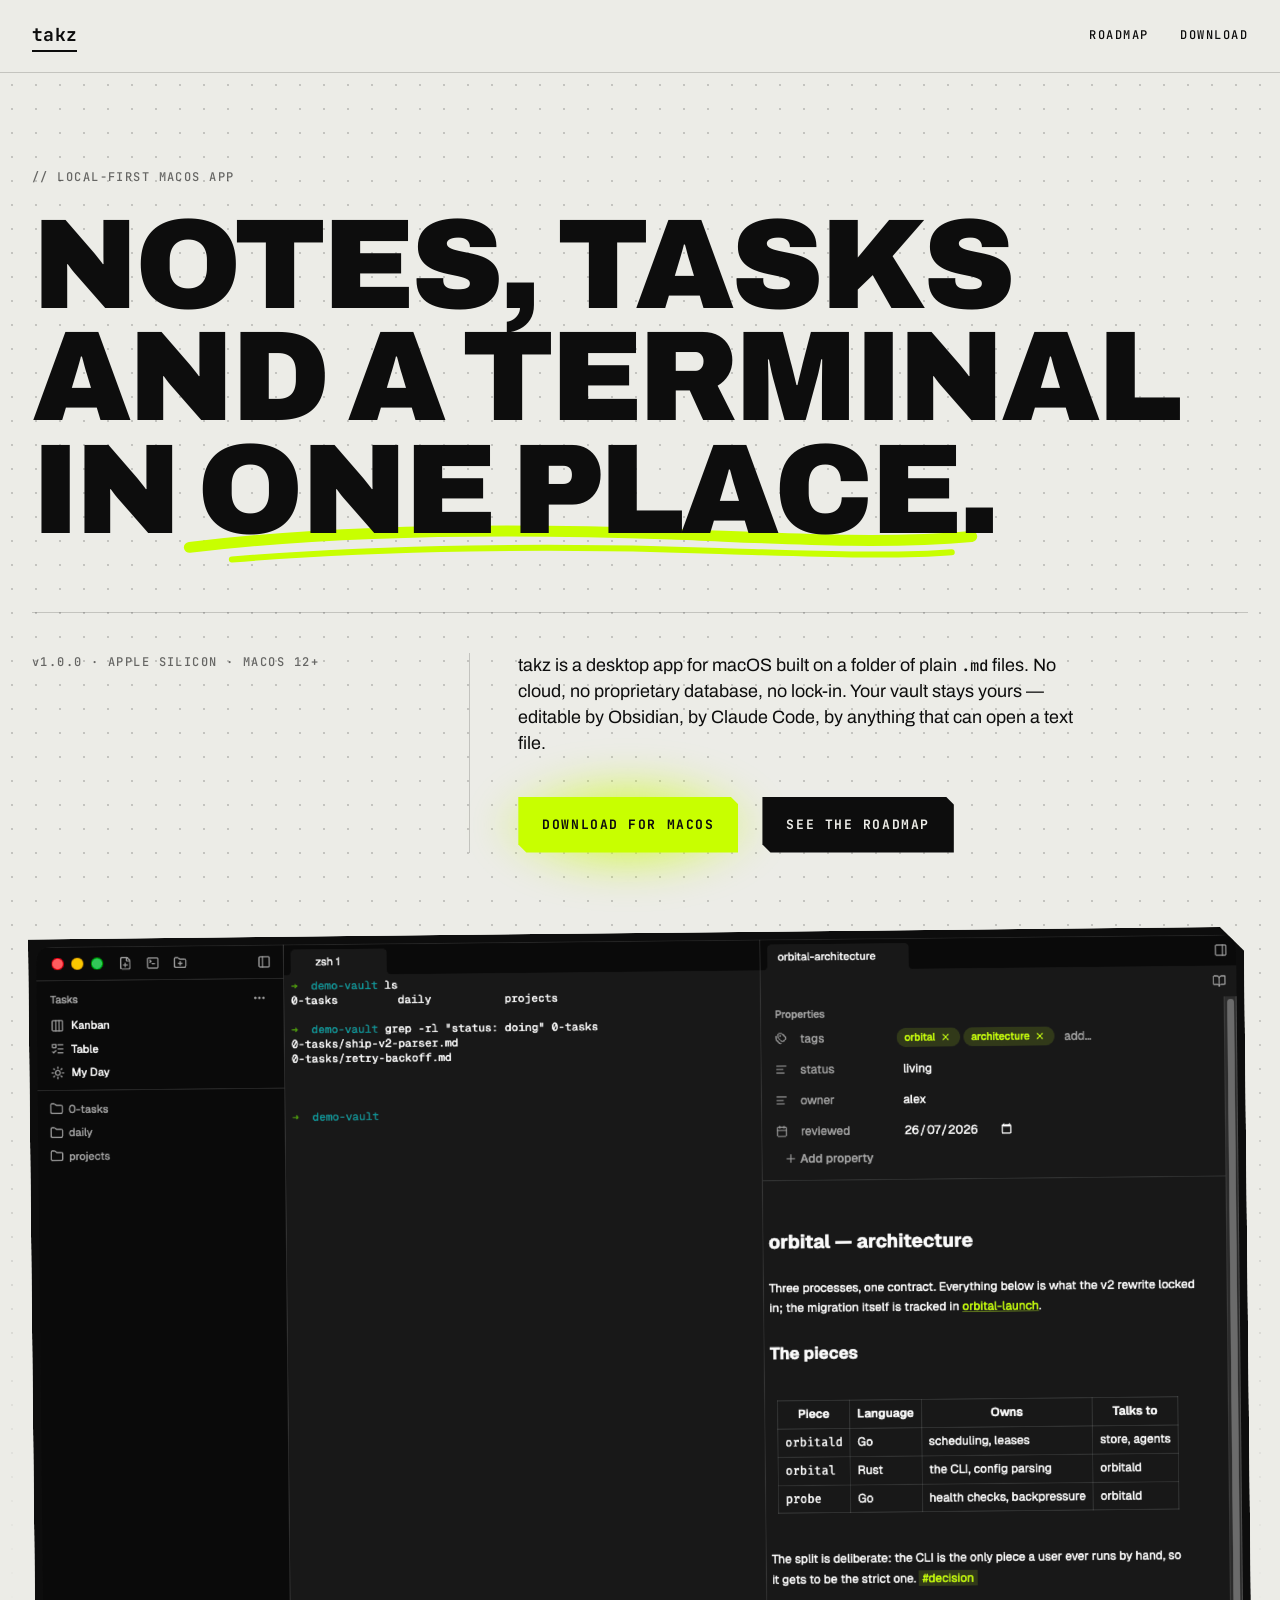
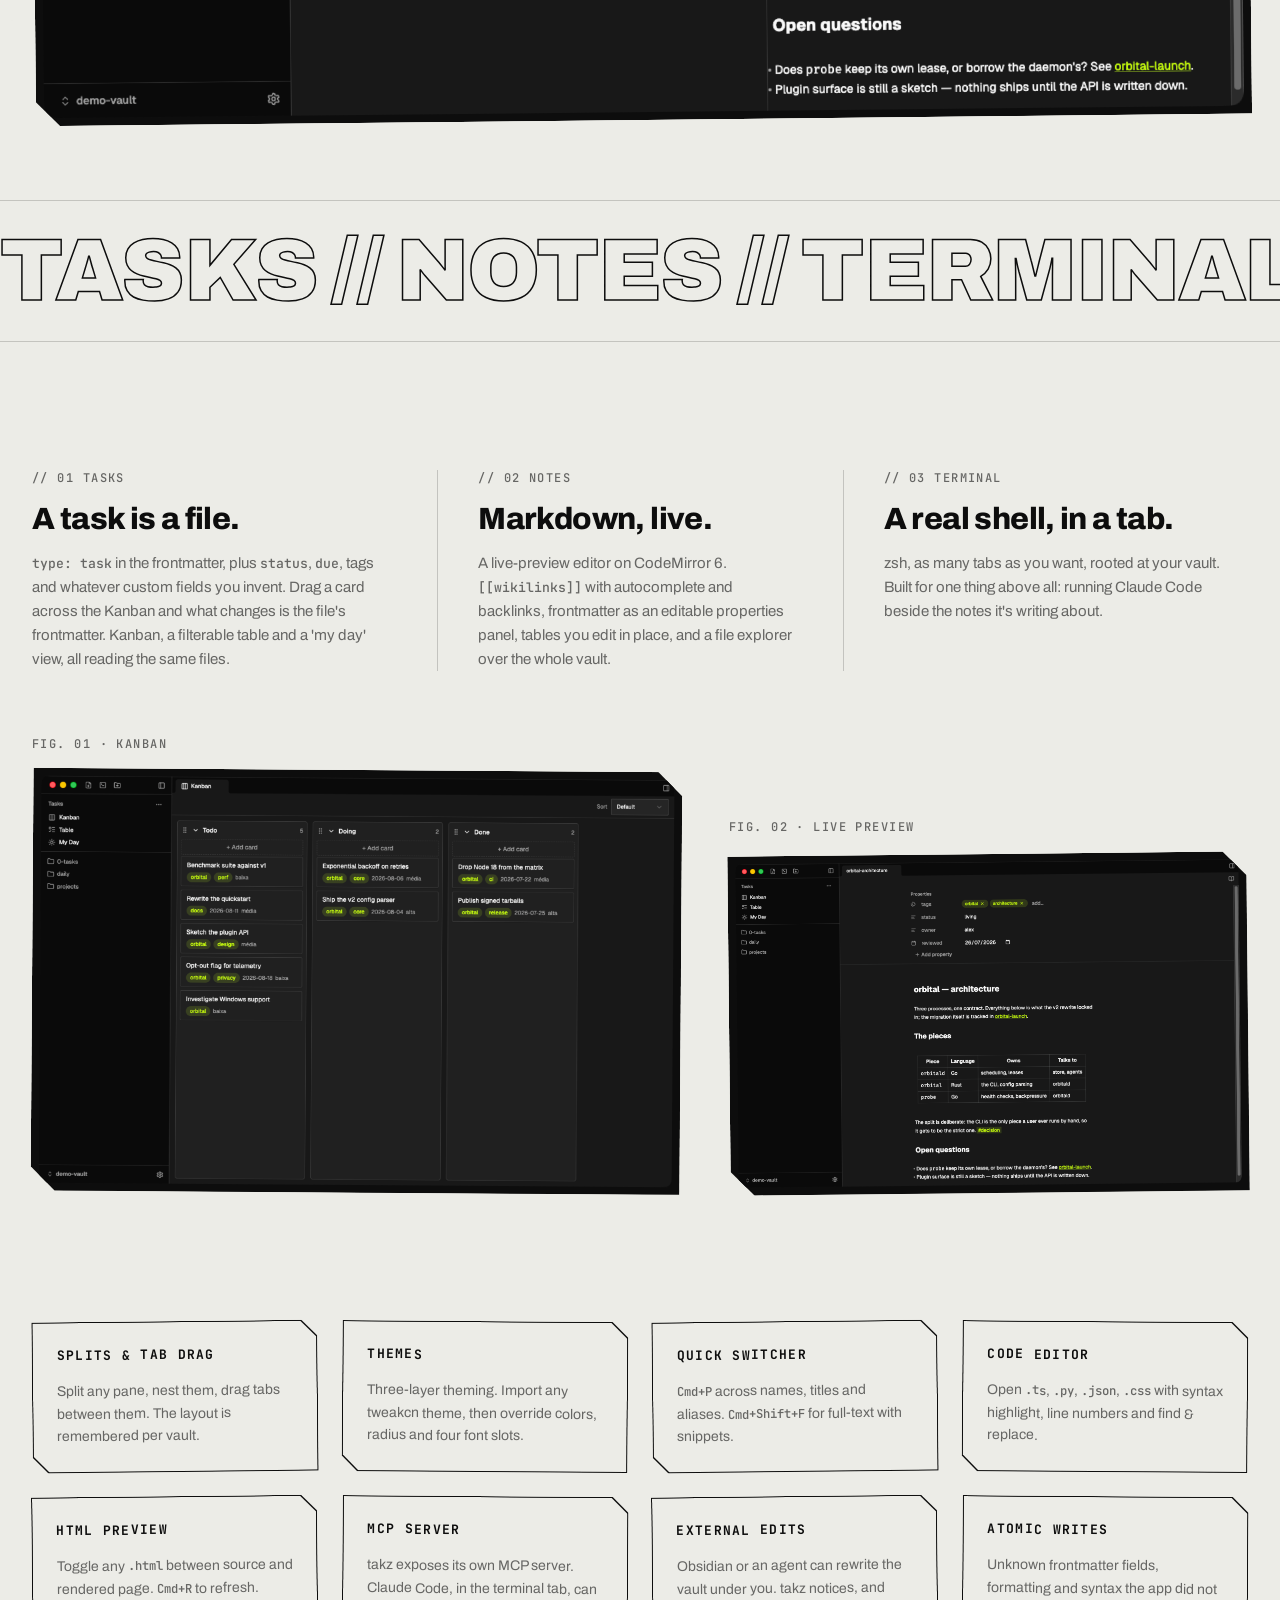
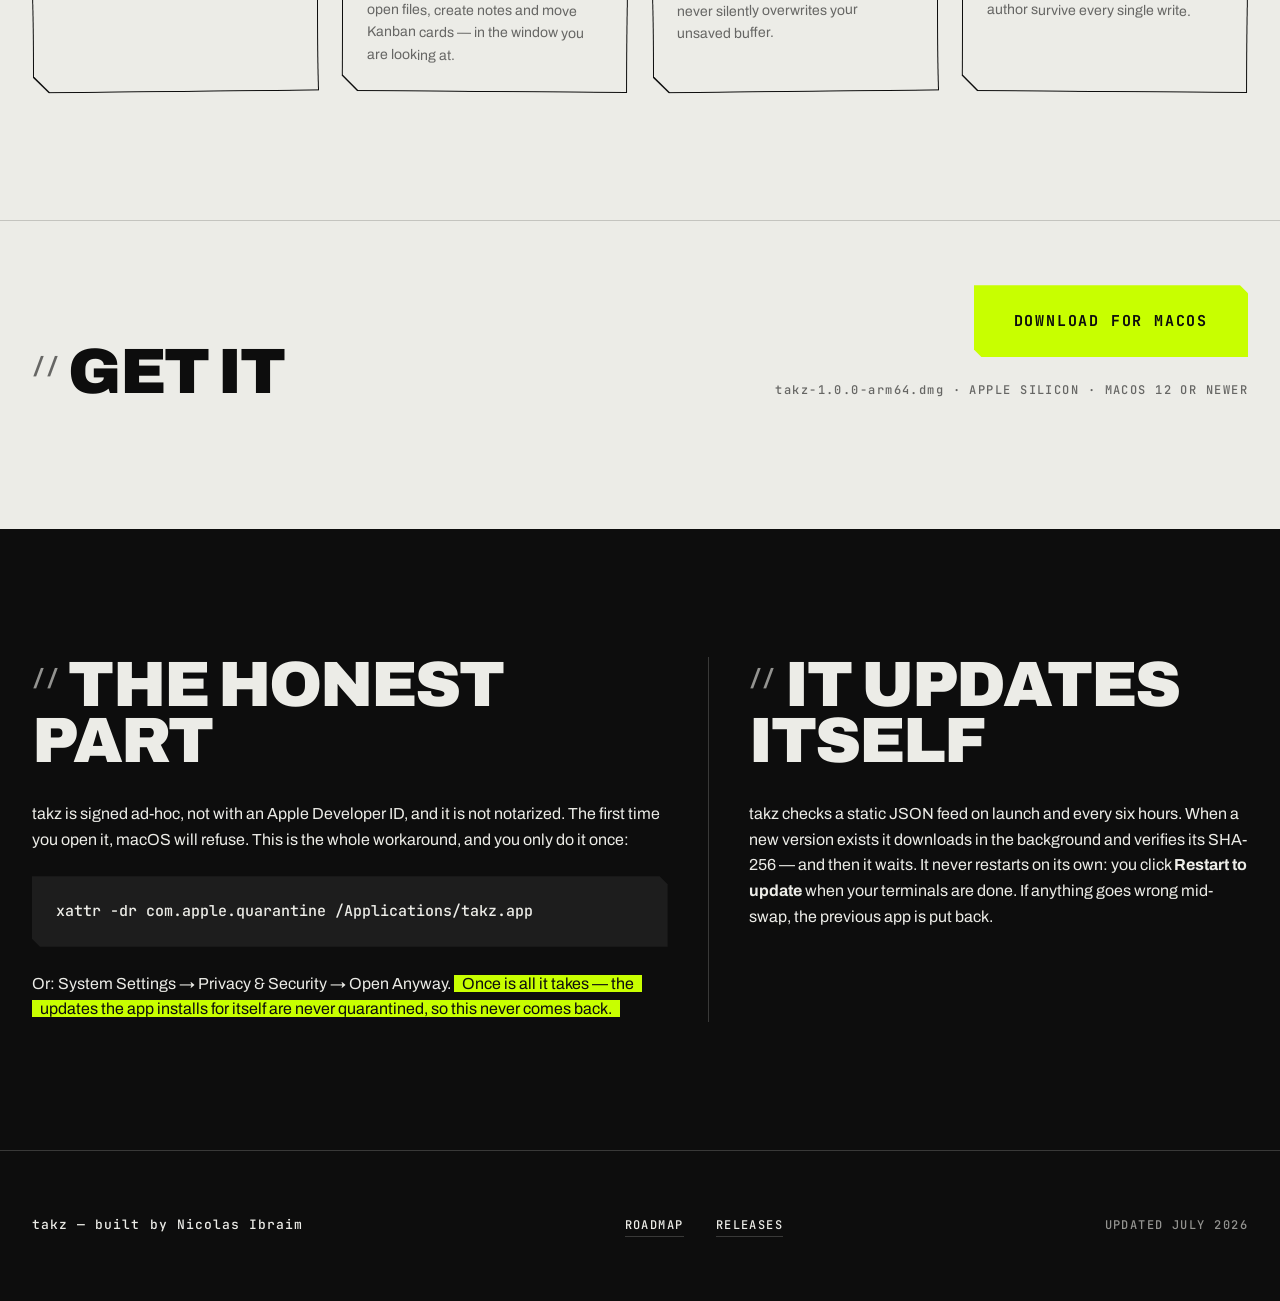
==== index.html @ 9d4c0c78 "takz 1.0.0" ====
<!doctype html>
<html lang="en">
<head>
<meta charset="utf-8">
<meta name="viewport" content="width=device-width, initial-scale=1">
<title>takz — notes, tasks and a terminal in one place</title>
<meta name="description" content="takz is a local-first desktop app for macOS built on a folder of plain .md files: tasks, notes and a real zsh terminal, side by side. No cloud, no proprietary database, no lock-in.">
<link rel="icon" href="data:image/svg+xml,%3Csvg xmlns='http://www.w3.org/2000/svg' viewBox='0 0 32 32'%3E%3Crect width='32' height='32' fill='%230D0D0D'/%3E%3Cpath d='M7 12h18M16 6v20' stroke='%23ECECE7' stroke-width='4'/%3E%3C/svg%3E">
<link rel="preconnect" href="https://fonts.googleapis.com">
<link rel="preconnect" href="https://fonts.gstatic.com" crossorigin>
<link rel="stylesheet" href="https://fonts.googleapis.com/css2?family=Archivo:wght@400;500;700;800;900&family=JetBrains+Mono:wght@500;700&display=swap">
<link rel="stylesheet" href="site.css">
</head>
<body>

<a class="btn skip-link" href="#main">SKIP TO CONTENT</a>

<!-- ── Nav ─────────────────────────────────────────────────────────────── -->
<header class="nav">
  <div class="wrap nav__inner">
    <a class="nav__brand" href="index.html" aria-current="page">takz</a>
    <nav class="nav__links" aria-label="Primary">
      <a href="roadmap.html">ROADMAP</a>
      <a href="https://github.com/nicolasib/takz-releases/releases/latest">DOWNLOAD</a>
    </nav>
  </div>
</header>

<main id="main" tabindex="-1">

  <!-- ── Hero ──────────────────────────────────────────────────────────── -->
  <section class="hero">
    <div class="wrap">
      <p class="eyebrow">// LOCAL-FIRST MACOS APP</p>

      <h1 class="display hero__title">NOTES, TASKS<br class="lb"> AND A TERMINAL<br class="lb"> IN <span class="scribble">ONE PLACE.<svg class="scribble__mark" viewBox="0 0 640 36" preserveAspectRatio="none" aria-hidden="true" focusable="false"><path d="M6 21C118 7 258 5 392 10c78 3 164 9 240 2"/><path d="M40 31C158 21 300 19 430 24c68 2 138 5 186 1"/></svg></span></h1>

      <div class="hero__foot">
        <div class="hero__side">
          <p class="meta">v1.0.0 · APPLE SILICON · MACOS 12+</p>
        </div>
        <div class="hero__main">
          <p class="hero__lede">takz is a desktop app for macOS built on a folder of plain <code>.md</code> files. No cloud, no proprietary database, no lock-in. Your vault stays yours — editable by Obsidian, by Claude Code, by anything that can open a text file.</p>
          <div class="hero__actions">
            <span class="glow"><a class="btn btn--lime" href="https://github.com/nicolasib/takz-releases/releases/latest">DOWNLOAD FOR MACOS</a></span>
            <a class="btn" href="roadmap.html">SEE THE ROADMAP</a>
          </div>
        </div>
      </div>
    </div>

    <div class="wrap hero__shot">
      <div class="shot shot--tilt-a chamfer">
        <img src="assets/hero.png" width="2000" height="1285" alt="takz with two panes side by side: a zsh terminal running ls and grep over the vault on the left, and the rendered orbital-architecture note with its properties panel on the right.">
      </div>
    </div>
  </section>

  <!-- ── Marquee ───────────────────────────────────────────────────────── -->
  <div class="marquee" aria-hidden="true">
    <div class="marquee__track">
      <span class="marquee__item">TASKS // NOTES // TERMINAL // MARKDOWN // LOCAL-FIRST //</span>
      <span class="marquee__item">TASKS // NOTES // TERMINAL // MARKDOWN // LOCAL-FIRST //</span>
    </div>
  </div>

  <!-- ── The three pillars ─────────────────────────────────────────────── -->
  <section class="section">
    <div class="wrap">
      <div class="split split--3">

        <article>
          <p class="eyebrow">// 01 TASKS</p>
          <h2 class="pillar__title">A task is a file.</h2>
          <p class="pillar__body"><code>type: task</code> in the frontmatter, plus <code>status</code>, <code>due</code>, tags and whatever custom fields you invent. Drag a card across the Kanban and what changes is the file's frontmatter. Kanban, a filterable table and a 'my day' view, all reading the same files.</p>
        </article>

        <article>
          <p class="eyebrow">// 02 NOTES</p>
          <h2 class="pillar__title">Markdown, live.</h2>
          <p class="pillar__body">A live-preview editor on CodeMirror 6. <code>[[wikilinks]]</code> with autocomplete and backlinks, frontmatter as an editable properties panel, tables you edit in place, and a file explorer over the whole vault.</p>
        </article>

        <article>
          <p class="eyebrow">// 03 TERMINAL</p>
          <h2 class="pillar__title">A real shell, in a tab.</h2>
          <p class="pillar__body">zsh, as many tabs as you want, rooted at your vault. Built for one thing above all: running Claude Code beside the notes it's writing about.</p>
        </article>

      </div>

      <div class="pillars__shots">
        <figure class="shot-figure">
          <figcaption class="meta">FIG. 01 · KANBAN</figcaption>
          <div class="shot shot--tilt-b chamfer">
            <img src="assets/tasks.png" width="2000" height="1285" loading="lazy" alt="The takz Kanban board with three populated columns — Todo with five cards, Doing with two and Done with two — each card showing its tags, its priority and, where set, a due date.">
          </div>
        </figure>

        <figure class="shot-figure">
          <figcaption class="meta">FIG. 02 · LIVE PREVIEW</figcaption>
          <div class="shot shot--tilt-a chamfer">
            <img src="assets/notes.png" width="2000" height="1285" loading="lazy" alt="The orbital-architecture note filling the takz window: an editable properties panel on top, then live-preview markdown with a rendered table and wikilinks.">
          </div>
        </figure>
      </div>
    </div>
  </section>

  <!-- ── Features ──────────────────────────────────────────────────────── -->
  <section class="section features">
    <div class="wrap">
      <h2 class="sr-only">Features</h2>
      <div class="features__grid">

        <article class="card chamfer">
          <div class="card__body chamfer">
            <h3 class="card__title">SPLITS &amp; TAB DRAG</h3>
            <p class="card__text">Split any pane, nest them, drag tabs between them. The layout is remembered per vault.</p>
          </div>
        </article>

        <article class="card chamfer">
          <div class="card__body chamfer">
            <h3 class="card__title">THEMES</h3>
            <p class="card__text">Three-layer theming. Import any tweakcn theme, then override colors, radius and four font slots.</p>
          </div>
        </article>

        <article class="card chamfer">
          <div class="card__body chamfer">
            <h3 class="card__title">QUICK SWITCHER</h3>
            <p class="card__text"><code>Cmd+P</code> across names, titles and aliases. <code>Cmd+Shift+F</code> for full-text with snippets.</p>
          </div>
        </article>

        <article class="card chamfer">
          <div class="card__body chamfer">
            <h3 class="card__title">CODE EDITOR</h3>
            <p class="card__text">Open <code>.ts</code>, <code>.py</code>, <code>.json</code>, <code>.css</code> with syntax highlight, line numbers and find &amp; replace.</p>
          </div>
        </article>

        <article class="card chamfer">
          <div class="card__body chamfer">
            <h3 class="card__title">HTML PREVIEW</h3>
            <p class="card__text">Toggle any <code>.html</code> between source and rendered page. <code>Cmd+R</code> to refresh.</p>
          </div>
        </article>

        <article class="card chamfer">
          <div class="card__body chamfer">
            <h3 class="card__title">MCP SERVER</h3>
            <p class="card__text">takz exposes its own MCP server. Claude Code, in the terminal tab, can open files, create notes and move Kanban cards — in the window you are looking at.</p>
          </div>
        </article>

        <article class="card chamfer">
          <div class="card__body chamfer">
            <h3 class="card__title">EXTERNAL EDITS</h3>
            <p class="card__text">Obsidian or an agent can rewrite the vault under you. takz notices, and never silently overwrites your unsaved buffer.</p>
          </div>
        </article>

        <article class="card chamfer">
          <div class="card__body chamfer">
            <h3 class="card__title">ATOMIC WRITES</h3>
            <p class="card__text">Unknown frontmatter fields, formatting and syntax the app did not author survive every single write.</p>
          </div>
        </article>

      </div>
    </div>
  </section>

  <hr class="rule">

  <!-- ── Download — a band: heading at one edge, the CTA at the other ──── -->
  <section class="section">
    <div class="wrap bar">
      <h2 class="h2"><span class="slash" aria-hidden="true">//</span>GET IT</h2>
      <div class="bar__end">
        <a class="btn btn--lime btn--lg" href="https://github.com/nicolasib/takz-releases/releases/latest">DOWNLOAD FOR MACOS</a>
        <p class="meta">takz-1.0.0-arm64.dmg · APPLE SILICON · MACOS 12 OR NEWER</p>
      </div>
    </div>
  </section>

  <!-- ── The inverted tail: the honest part beside the updater ─────────── -->
  <div class="section section--invert">
    <div class="wrap">
      <div class="split split--lead">

        <section>
          <h2 class="h2"><span class="slash" aria-hidden="true">//</span>THE HONEST PART</h2>
          <div class="prose">
            <p>takz is signed ad-hoc, not with an Apple Developer ID, and it is not notarized. The first time you open it, macOS will refuse. This is the whole workaround, and you only do it once:</p>
            <pre class="code chamfer"><code>xattr -dr com.apple.quarantine /Applications/takz.app</code></pre>
            <p>Or: System Settings → Privacy &amp; Security → Open Anyway. <mark class="mark">Once is all it takes — the updates the app installs for itself are never quarantined, so this never comes back.</mark></p>
          </div>
        </section>

        <section>
          <h2 class="h2"><span class="slash" aria-hidden="true">//</span>IT UPDATES ITSELF</h2>
          <div class="prose">
            <p>takz checks a static JSON feed on launch and every six hours. When a new version exists it downloads in the background and verifies its SHA-256 — and then it waits. It never restarts on its own: you click <strong>Restart to update</strong> when your terminals are done. If anything goes wrong mid-swap, the previous app is put back.</p>
          </div>
        </section>

      </div>
    </div>
  </div>

</main>

<!-- ── Footer ──────────────────────────────────────────────────────────── -->
<footer class="footer section--invert">
  <div class="wrap footer__inner">
    <p class="footer__brand">takz — built by Nicolas Ibraim</p>
    <nav class="footer__links" aria-label="Footer">
      <a href="roadmap.html">ROADMAP</a>
      <a href="https://github.com/nicolasib/takz-releases/releases/latest">RELEASES</a>
    </nav>
    <p class="meta">UPDATED JULY 2026</p>
  </div>
</footer>

</body>
</html>
---- site.css ----
/* =========================================================================
   takz — site.css
   Shared by index.html and roadmap.html. No build step: this file is written
   by hand and loaded directly by both pages.

   ART DIRECTION IS FIXED — there is deliberately NO
   `@media (prefers-color-scheme: dark)` block. The page is light technical
   paper with a near-black inverted tail, and that inversion is the design.
   Honouring the OS dark preference would invert the inverted sections and
   destroy the contrast the whole layout is built on. This is a decision,
   not an oversight.

   SPACING — every layout measure is a multiple of --step (8px). The only
   exemptions are things that are not spacing: hairline frames and rules
   (1px), underline offsets (2px), focus-ring geometry, blur radii and the
   hover translate. Breakpoint thresholds are viewport widths, not spacing,
   but they sit on the grid anyway.

   CORNERS — chamfers only, via clip-path (.chamfer). No border-radius
   anywhere in this file.

   FONTS — Archivo + JetBrains Mono come from the Google Fonts CDN, declared
   in the HTML with `display=swap`. Every font-family below ends in a full
   local stack, so the page stays legible and keeps its layout offline.
   ========================================================================= */

/* --- Tokens --------------------------------------------------------------
   The seven base tokens are the contract (identical on both pages).
   --paper-60 and --rule-inv are the same palette read backwards; they exist
   only so the inverted sections can be built at all.                       */

:root {
  --paper: #ECECE7;
  --ink: #0D0D0D;
  --ink-60: rgba(13, 13, 13, 0.60);
  --rule: rgba(13, 13, 13, 0.18);
  --dark: #0D0D0D;
  --lime: #C8FF00;
  --step: 8px;

  --paper-60: rgba(236, 236, 231, 0.60);
  --rule-inv: rgba(236, 236, 231, 0.20);

  --sans: "Archivo", system-ui, -apple-system, "Helvetica Neue", Arial, sans-serif;
  --mono: "JetBrains Mono", ui-monospace, "SF Mono", Menlo, monospace;

  --wrap: 1280px;
  --gutter: calc(var(--step) * 4);

  /* Mirror .card__title's and .pillar__body's literal type-scale numbers, so a
     second mono-label / secondary-body rule (roadmap.html) can derive from a
     named value instead of restating the same magic numbers. .card__title and
     .pillar__body themselves are landing-owned and stay untouched. */
  --label-size: 0.8125rem;
  --label-tracking: 0.1em;
  --body-sm-size: 0.9375rem;
  --body-sm-line: 1.6;
}

/* --- Reset --------------------------------------------------------------- */

*,
*::before,
*::after { box-sizing: border-box; }

html {
  -webkit-text-size-adjust: 100%;
  scroll-behavior: smooth;
}

body {
  margin: 0;
  background: var(--paper);
  color: var(--ink);
  font-family: var(--sans);
  font-size: 1rem;
  font-weight: 400;
  line-height: 1.5;
  -webkit-font-smoothing: antialiased;
  text-rendering: optimizeLegibility;
}

h1, h2, h3, p, figure, blockquote, pre, ul, ol, dl { margin: 0; }
ul, ol { padding: 0; list-style: none; }
img, svg { display: block; max-width: 100%; }
img { height: auto; }
a { color: inherit; }
strong { font-weight: 700; }

code, kbd, samp, pre {
  font-family: var(--mono);
  font-weight: 500;
  font-size: 0.875em;
}

:focus-visible {
  outline: 2px solid var(--ink);
  outline-offset: 4px;
}

/* .skip-link — WCAG 2.4.1 Bypass Blocks. Both pages open with three nav links
   in front of a very long document; without this a keyboard user tabs through
   them on every visit. Parked above the viewport until it takes focus. */
.skip-link {
  position: fixed;
  top: calc(var(--step) * -10);
  left: var(--step);
  z-index: 20;
}
.skip-link:focus { top: var(--step); }

/* Visible to screen readers only. Used for structural headings that the art
   direction does not draw (the features grid is labelled but not titled).
   The 1px/-1px geometry is the standard recipe, not spacing. */
.sr-only {
  position: absolute;
  width: 1px;
  height: 1px;
  margin: -1px;
  padding: 0;
  border: 0;
  overflow: hidden;
  clip-path: inset(50%);
  white-space: nowrap;
}

/* =========================================================================
   PRIMITIVES — reusable by every page that links this file
   ========================================================================= */

/* .wrap — the measure. Everything sits inside one of these. */
.wrap {
  width: 100%;
  max-width: var(--wrap);
  margin-inline: auto;
  padding-inline: var(--gutter);
}

/* .chamfer — the corner language. Top-right and bottom-left are cut.
   Override --cut-size per element; never reach for border-radius. */
.chamfer {
  --cut-size: 16px;
  clip-path: polygon(
    0 0,
    calc(100% - var(--cut-size)) 0,
    100% var(--cut-size),
    100% 100%,
    var(--cut-size) 100%,
    0 calc(100% - var(--cut-size))
  );
}

/* .rule — the 1px divider, horizontal by default. */
.rule {
  border: 0;
  border-top: 1px solid var(--rule);
  height: 0;
  margin: 0;
}
.section--invert .rule { border-top-color: var(--rule-inv); }

/* .split — columns divided by vertical hairlines. This is the page's one
   column idiom: the pillars use it three-up, the inverted tail two-up, and
   roadmap.html can use it for anything that reads as parallel columns.
   Override --split-tracks (or use a modifier) to change the shape; it
   collapses to a stack with horizontal hairlines under 896px. */
.split {
  --split-tracks: repeat(2, minmax(0, 1fr));
  --split-gap: calc(var(--step) * 5);
  display: grid;
  grid-template-columns: var(--split-tracks);
}
.split--3 { --split-tracks: repeat(3, minmax(0, 1fr)); }
.split--lead { --split-tracks: minmax(0, 1.25fr) minmax(0, 1fr); }

.split > * { padding-right: var(--split-gap); }
.split > *:last-child { padding-right: 0; }
.split > * + * {
  border-left: 1px solid var(--rule);
  padding-left: var(--split-gap);
}
.section--invert .split > * + * { border-left-color: var(--rule-inv); }

/* .bar — a full-measure row: the heading anchors the left edge, the actions
   the right. Used wherever a section is a single move rather than a body of
   text, so it never collapses into a half-empty left column. */
.bar {
  display: flex;
  flex-wrap: wrap;
  align-items: flex-end;
  justify-content: space-between;
  gap: calc(var(--step) * 4);
}
.bar__end {
  display: flex;
  flex-direction: column;
  align-items: flex-end;
  gap: calc(var(--step) * 3);
  text-align: right;
}

/* .prose — a run of body copy under a heading. The container sets the
   measure, so this only sets the voice and the internal rhythm. */
.prose {
  font-size: clamp(1rem, 1.2vw, 1.1875rem);
  line-height: 1.6;
}
.prose > * + * { margin-top: calc(var(--step) * 3); }
.h2 + .prose { margin-top: calc(var(--step) * 4); }

/* .eyebrow — the technical label. Small, mono, tracked out. */
.eyebrow {
  display: block;
  font-family: var(--mono);
  font-weight: 500;
  font-size: 0.75rem;
  line-height: 1.4;
  letter-spacing: 0.12em;
  text-transform: uppercase;
  color: var(--ink-60);
}
.section--invert .eyebrow { color: var(--paper-60); }

/* .meta — same voice as .eyebrow, but never transformed, so version strings
   and file names keep the case they were written in. */
.meta {
  font-family: var(--mono);
  font-weight: 500;
  font-size: 0.75rem;
  line-height: 1.6;
  letter-spacing: 0.12em;
  color: var(--ink-60);
}
.section--invert .meta { color: var(--paper-60); }

/* .btn — chamfered, mono, filled. .btn--lime is the primary. */
.btn {
  --cut-size: 8px;
  display: inline-flex;
  align-items: center;
  justify-content: center;
  min-height: calc(var(--step) * 7);
  padding-inline: calc(var(--step) * 3);
  border: 0;
  background: var(--ink);
  color: var(--paper);
  font-family: var(--mono);
  font-weight: 700;
  font-size: 0.8125rem;
  line-height: 1;
  letter-spacing: 0.12em;
  text-transform: uppercase;
  text-decoration: none;
  cursor: pointer;
  clip-path: polygon(
    0 0,
    calc(100% - var(--cut-size)) 0,
    100% var(--cut-size),
    100% 100%,
    var(--cut-size) 100%,
    0 calc(100% - var(--cut-size))
  );
  transition: transform 0.18s ease, background-color 0.18s ease, color 0.18s ease;
}
.btn:hover { transform: translateY(-2px); }
.btn:active { transform: translateY(0); }

/* An element's clip-path clips its own outline too, so the global 4px-outside
   focus ring is painted and then thrown away on every chamfered control —
   verified by sampling the ring band, not by reading getComputedStyle, which
   still reports `solid 2px`. Drawing the ring one --step INSIDE the border box
   puts it within the polygon, where it survives. The colour flips to whatever
   contrasts with the button's own fill (>=16:1 in all three combinations). */
.btn:focus-visible {
  outline-color: var(--paper);
  outline-offset: calc(var(--step) * -1);
}
.btn--lime:focus-visible { outline-color: var(--ink); }

.btn--lime {
  background: var(--lime);
  color: var(--ink);
}

.btn--lg {
  min-height: calc(var(--step) * 9);
  padding-inline: calc(var(--step) * 5);
  font-size: 0.9375rem;
}

.section--invert .btn {
  background: var(--paper);
  color: var(--ink);
}
.section--invert .btn--lime { background: var(--lime); }
.section--invert :focus-visible { outline-color: var(--paper); }
/* Both .btn fills are light inside an inverted section (paper, or lime), so the
   inside ring goes back to ink. Wins on specificity over the rule above. */
.section--invert .btn:focus-visible { outline-color: var(--ink); }

/* .glow — the radial lime halo. Reserved for the primary CTA. */
.glow {
  position: relative;
  display: inline-flex;
  isolation: isolate;
}
.glow::before {
  content: "";
  position: absolute;
  inset: calc(var(--step) * -4);
  z-index: -1;
  /* Derived from --lime, never a second copy of it. Gradient stops
     interpolate premultiplied, so `transparent` fades the lime out without
     greying it. */
  background: radial-gradient(
    closest-side,
    color-mix(in srgb, var(--lime) 80%, transparent),
    transparent
  );
  filter: blur(16px);
  pointer-events: none;
}

/* .mark — the marker-highlight. One sentence per page, no more. */
.mark {
  background: var(--lime);
  color: var(--ink);
  padding-inline: var(--step);
  box-decoration-break: clone;
  -webkit-box-decoration-break: clone;
}

/* .marquee — outline type on rails. */
.marquee {
  overflow: hidden;
  padding-block: calc(var(--step) * 3);
  border-top: 1px solid var(--rule);
  border-bottom: 1px solid var(--rule);
}
.marquee__track {
  display: flex;
  width: max-content;
  animation: marquee-slide 34s linear infinite;
  will-change: transform;
}
.marquee__item {
  flex: 0 0 auto;
  padding-right: calc(var(--step) * 4);
  font-family: var(--sans);
  font-weight: 900;
  font-size: clamp(2.5rem, 7vw, 5.5rem);
  line-height: 1.05;
  letter-spacing: -0.02em;
  white-space: nowrap;
  color: var(--ink);
}
/* Outline type only where the stroke actually renders; otherwise the text
   would be transparent-with-no-stroke, i.e. invisible. */
@supports (-webkit-text-stroke: 1px #000) {
  .marquee__item {
    -webkit-text-stroke: 1.5px var(--ink);
    color: transparent;
  }
}
@keyframes marquee-slide {
  from { transform: translateX(0); }
  to { transform: translateX(-50%); }
}

/* .slash — the `//` that precedes every <h2>. */
.slash {
  font-family: var(--mono);
  font-weight: 700;
  font-size: 0.34em;
  letter-spacing: 0.04em;
  vertical-align: 0.9em;
  margin-right: 0.4em;
  color: var(--ink-60);
}
.section--invert .slash { color: var(--paper-60); }

/* .display / .h2 — the headline voice. */
.display,
.h2 {
  font-family: var(--sans);
  font-weight: 900;
  letter-spacing: -0.03em;
  line-height: 0.88;
  text-transform: uppercase;
  overflow-wrap: break-word;
}
.h2 { font-size: clamp(2.25rem, 5.5vw, 4rem); }

/* .section — the vertical rhythm. */
.section { padding-block: calc(var(--step) * 16); }
/* A .rule that opens a band belongs to that band. With the full 128px pad on
   both sides the hairline stranded itself in 257px of paper and read as an
   accident rather than as a divider — measured on the landing between the
   features grid and GET IT. Halving the near side attaches it to what it
   introduces. Both pages hit this, so the rhythm is now shared by construction
   instead of restated per page. */
.rule + .section { padding-top: calc(var(--step) * 8); }
.section--invert {
  background: var(--dark);
  color: var(--paper);
}
.section--invert code { color: var(--paper); }

/* .shot — a screenshot in its chamfered dark frame. The captures carry their
   own rounded, transparent corners; the 8px ink inset swallows them. */
.shot {
  --cut-size: 24px;
  background: var(--ink);
  padding: var(--step);
}
.shot img { width: 100%; }
.shot--tilt-a { transform: rotate(-0.6deg); }
.shot--tilt-b { transform: rotate(0.4deg); }

/* The caption sits above its frame, so two shots of different heights can
   share a bottom edge instead of leaving a hole under the shorter one. */
.shot-figure { display: block; }
.shot-figure figcaption { margin-bottom: calc(var(--step) * 2); }

/* .card — chamfered, hairline-framed. Outer element is the 1px frame, inner
   is the fill; both chamfered, because clip-path would eat a real border. */
.card {
  --cut-size: 16px;
  background: var(--ink);
  padding: 1px;
}
.card__body {
  --cut-size: 16px;
  height: 100%;
  background: var(--paper);
  padding: calc(var(--step) * 3);
}

/* =========================================================================
   PAGE FURNITURE — nav and footer, identical on both pages
   ========================================================================= */

.nav {
  border-bottom: 1px solid var(--rule);
}
.nav__inner {
  display: flex;
  align-items: center;
  justify-content: space-between;
  gap: calc(var(--step) * 3);
  min-height: calc(var(--step) * 9);
}
.nav__brand {
  font-family: var(--mono);
  font-weight: 700;
  font-size: 1.125rem;
  letter-spacing: 0.02em;
  text-decoration: none;
  padding-bottom: 2px;
  border-bottom: 2px solid transparent;
}
.nav__links {
  display: flex;
  gap: calc(var(--step) * 4);
}
.nav__links a {
  font-family: var(--mono);
  font-weight: 500;
  font-size: 0.75rem;
  letter-spacing: 0.12em;
  text-transform: uppercase;
  text-decoration: none;
  padding-block: var(--step);
  border-bottom: 2px solid transparent;
  transition: border-color 0.18s ease;
}
.nav__links a:hover { border-bottom-color: var(--ink); }
/* The nav never said which page you were on. Same mark as hover — honest: the
   link is already where you are. Paired with aria-current="page" in the HTML.
   The brand link carries the mark on the landing page (nav__links carries it
   on every other page), so both selectors share the one rule. */
.nav__links a[aria-current="page"],
.nav__brand[aria-current="page"] { border-bottom-color: var(--ink); }

.footer {
  background: var(--dark);
  color: var(--paper);
  padding-block: calc(var(--step) * 8);
  border-top: 1px solid var(--rule-inv);
}
.footer__inner {
  display: flex;
  flex-wrap: wrap;
  align-items: baseline;
  justify-content: space-between;
  gap: calc(var(--step) * 3);
}
.footer__brand {
  font-family: var(--mono);
  font-weight: 500;
  font-size: 0.8125rem;
  letter-spacing: 0.08em;
}
.footer__links {
  display: flex;
  gap: calc(var(--step) * 4);
}
.footer__links a {
  position: relative;
  font-family: var(--mono);
  font-weight: 500;
  font-size: 0.75rem;
  letter-spacing: 0.12em;
  text-transform: uppercase;
  text-decoration: none;
  border-bottom: 1px solid var(--rule-inv);
  padding-bottom: 2px;
  transition: border-color 0.18s ease;
}
/* The link box measures 21px tall, under the 24px WCAG 2.2 SC 2.5.8 minimum.
   Padding would push the underline off the text and break the baseline row, so
   the target grows on a pseudo-element instead: 37px tall, layout untouched. */
.footer__links a::after {
  content: "";
  position: absolute;
  inset: calc(var(--step) * -1) 0;
}
.footer__links a:hover { border-bottom-color: var(--paper); }
.footer__links a[aria-current="page"] { border-bottom-color: var(--paper); }

/* =========================================================================
   LANDING — index.html
   ========================================================================= */

/* --- Hero ---------------------------------------------------------------- */

.hero {
  position: relative;
  padding-top: calc(var(--step) * 12);
  padding-bottom: calc(var(--step) * 10);
}
/* Dotted grid, faded out before it reaches the screenshot. */
.hero::before {
  content: "";
  position: absolute;
  inset: 0;
  z-index: -1;
  background-image: radial-gradient(var(--rule) 1px, transparent 1px);
  background-size: 24px 24px;
  -webkit-mask-image: linear-gradient(to bottom, #000 0%, #000 50%, transparent 90%);
  mask-image: linear-gradient(to bottom, #000 0%, #000 50%, transparent 90%);
}

/* The break is authored, not left to the wrap: NOTES, TASKS / AND A TERMINAL /
   IN ONE PLACE. 8rem is the largest size at which the longest of those three
   lines still fits the 1216px measure, so the breaks are the ones .lb asks for
   and never the ones the browser invents. */
.hero__title {
  margin-top: calc(var(--step) * 3);
  font-size: clamp(3.5rem, 10vw, 8rem);
}

/* .lb — an authored line break. Suppressed once the measure is too narrow for
   the authored lines to survive, where natural wrapping is the better answer. */
.lb { display: inline; }

/* The scribble: lime, hand-drawn, behind the last words of the H1. */
.scribble {
  position: relative;
  display: inline-block;
}
.scribble__mark {
  position: absolute;
  left: -2%;
  bottom: -0.14em;
  z-index: -1;
  width: 104%;
  height: 0.34em;
  overflow: visible;
  fill: none;
  stroke: var(--lime);
  stroke-linecap: round;
}
.scribble__mark path { stroke-width: 9; }
.scribble__mark path + path { stroke-width: 5; }

.hero__foot {
  display: grid;
  grid-template-columns: 1fr 2fr;
  gap: calc(var(--step) * 6);
  margin-top: calc(var(--step) * 8);
  padding-top: calc(var(--step) * 5);
  border-top: 1px solid var(--rule);
}
.hero__side {
  padding-right: calc(var(--step) * 4);
}
.hero__main {
  border-left: 1px solid var(--rule);
  padding-left: calc(var(--step) * 6);
}
.hero__lede {
  font-size: clamp(1.0625rem, 1.4vw, 1.375rem);
  line-height: 1.45;
  max-width: 56ch;
}
.hero__actions {
  display: flex;
  flex-wrap: wrap;
  align-items: center;
  gap: calc(var(--step) * 3);
  margin-top: calc(var(--step) * 5);
}

.hero__shot { margin-top: calc(var(--step) * 10); }

/* --- Pillars ------------------------------------------------------------- */

.pillar__title {
  margin-top: calc(var(--step) * 2);
  font-size: clamp(1.5rem, 2.4vw, 2rem);
  font-weight: 800;
  letter-spacing: -0.02em;
  line-height: 1.05;
}
.pillar__body {
  margin-top: calc(var(--step) * 2);
  color: var(--ink-60);
  font-size: 0.9375rem;
  line-height: 1.6;
}

.pillars__shots {
  display: grid;
  grid-template-columns: 1.25fr 1fr;
  align-items: end;
  gap: calc(var(--step) * 6);
  margin-top: calc(var(--step) * 8);
}

/* --- Features ------------------------------------------------------------ */

.features { padding-top: 0; }
.features__grid {
  display: grid;
  grid-template-columns: repeat(4, 1fr);
  gap: calc(var(--step) * 3);
}
.features__grid > *:nth-child(odd) { transform: rotate(-0.6deg); }
.features__grid > *:nth-child(even) { transform: rotate(0.4deg); }
.card__title {
  font-family: var(--mono);
  font-weight: 700;
  font-size: 0.8125rem;
  letter-spacing: 0.1em;
  line-height: 1.4;
  text-transform: uppercase;
}
.card__text {
  margin-top: calc(var(--step) * 2);
  color: var(--ink-60);
  font-size: 0.875rem;
  line-height: 1.6;
}

/* --- The inverted tail: the honest part + the updater -------------------- */

/* Flow spacing comes from the container (.prose), never from the block. */
.code {
  --cut-size: 8px;
  padding: calc(var(--step) * 3);
  /* currentColor is --paper inside .section--invert and --ink on paper, so the
     tint is derived from the tokens and reads on either background. */
  background: color-mix(in srgb, currentColor 7%, transparent);
  font-size: 0.9375rem;
  line-height: 1.5;
  white-space: pre;
  overflow-x: auto;
  min-width: 0;
}
.code code { font-size: 1em; }

/* =========================================================================
   ROADMAP — roadmap.html
   ========================================================================= */

/* .roadmap-header — the H1 + updated-line opener. Tighter than the default
   .section padding-block (128px both edges): with only two short lines of
   content, the full default reads as an empty placeholder rather than a
   composed page open. */
.roadmap-header {
  padding-top: calc(var(--step) * 10);
  padding-bottom: calc(var(--step) * 6);
}

/* .roadmap-title — the H1. .display supplies the voice; this is only size. */
.roadmap-title { font-size: clamp(3rem, 9vw, 6.5rem); }
.roadmap-title + .meta { margin-top: calc(var(--step) * 3); }

/* .roadmap-groups — the section holding all four groups. Its top padding comes
   from the shared `.rule + .section` rule: the .rule above it already marks the
   break, so it doesn't need the full default pad on top of .roadmap-header's
   own bottom padding. Restating it here would be a second copy of one value. */

/* .roadmap-group — one of the four (SHIPPED / IN PROGRESS / NEXT / LATER).
   Adjacent groups get a hairline where the vertical rhythm would otherwise
   be silent, echoing how .split turns its column divider into a horizontal
   one under 896px. */
.roadmap-group + .roadmap-group {
  margin-top: calc(var(--step) * 10);
  padding-top: calc(var(--step) * 10);
  border-top: 1px solid var(--rule);
}

/* .roadmap-list / .roadmap-item — a scannable title | sentence row, marked up
   as a <dl> of <dt>/<dd> pairs (term/value), not a <ul> of paragraphs — each
   row genuinely is a term and its definition, and a screen reader can
   navigate it as such. The fixed-ratio grid keeps every title starting at
   the same x, which is what makes the 13-row SHIPPED group read as a list
   instead of a wall. */
.roadmap-list { margin-top: calc(var(--step) * 5); }
.roadmap-list dt,
.roadmap-list dd { margin: 0; }

.roadmap-item {
  display: grid;
  grid-template-columns: minmax(0, 1fr) minmax(0, 2fr);
  gap: calc(var(--step) * 4);
  padding-block: calc(var(--step) * 3);
}
.roadmap-item + .roadmap-item {
  border-top: 1px solid var(--rule);
}
.roadmap-item__title {
  font-family: var(--mono);
  font-weight: 700;
  font-size: var(--label-size);
  letter-spacing: var(--label-tracking);
  line-height: 1.5;
  text-transform: uppercase;
}
.roadmap-item__text {
  max-width: 60ch;
  color: var(--ink-60);
  font-size: var(--body-sm-size);
  line-height: var(--body-sm-line);
}

/* =========================================================================
   BREAKPOINTS
   ========================================================================= */

@media (max-width: 1104px) {
  .features__grid { grid-template-columns: repeat(2, 1fr); }
}

@media (max-width: 896px) {
  :root { --gutter: calc(var(--step) * 3); }

  .section { padding-block: calc(var(--step) * 10); }

  /* Columns become a stack; the divider turns from vertical to horizontal. */
  .split { grid-template-columns: 1fr; }
  .split > * { padding-right: 0; }
  .split > * + * {
    border-left: 0;
    border-top: 1px solid var(--rule);
    padding-left: 0;
    padding-top: calc(var(--step) * 4);
    margin-top: calc(var(--step) * 4);
  }
  .section--invert .split > * + * { border-top-color: var(--rule-inv); }

  /* The actions drop under the heading, so they align with it, not away.
     flex-wrap alone never delivered this: at 768px the heading and the CTA
     block still fit on one line, so the alignment flipped while the position
     did not, and the band rendered with the button floating mid-right and the
     meta line jammed against the gutter. The column direction is what actually
     makes the comment above true. */
  .bar {
    flex-direction: column;
    align-items: flex-start;
  }
  .bar__end {
    align-items: flex-start;
    text-align: left;
  }

  /* Too narrow for the authored H1 lines — let the browser wrap instead. */
  .lb { display: none; }

  .hero { padding-top: calc(var(--step) * 8); }
  .hero__foot {
    grid-template-columns: 1fr;
    gap: calc(var(--step) * 4);
  }
  .hero__side { padding-right: 0; }
  .hero__main {
    border-left: 0;
    padding-left: 0;
  }
  .hero__shot { margin-top: calc(var(--step) * 7); }

  .pillars__shots {
    grid-template-columns: 1fr;
    gap: calc(var(--step) * 5);
  }

  .roadmap-header {
    padding-top: calc(var(--step) * 8);
    padding-bottom: calc(var(--step) * 5);
  }
  .rule + .section { padding-top: calc(var(--step) * 6); }
  .roadmap-group + .roadmap-group {
    margin-top: calc(var(--step) * 8);
    padding-top: calc(var(--step) * 8);
  }
  .roadmap-item {
    grid-template-columns: 1fr;
    gap: calc(var(--step) * 1);
  }
}

@media (max-width: 640px) {
  .features__grid { grid-template-columns: 1fr; }
  .features__grid > * { transform: none; }

  .shot--tilt-a,
  .shot--tilt-b { transform: none; }

  .glow::before {
    inset: calc(var(--step) * -2);
    filter: blur(12px);
  }

  .code {
    padding: calc(var(--step) * 2);
    font-size: 0.8125rem;
    white-space: pre-wrap;
    overflow-wrap: anywhere;
  }

  .nav__inner {
    flex-wrap: wrap;
    padding-block: calc(var(--step) * 2);
  }
  .nav__links { gap: calc(var(--step) * 3); }

  .footer__inner { gap: calc(var(--step) * 2); }
}

/* =========================================================================
   REDUCED MOTION — the marquee stops, nothing else moves
   ========================================================================= */

@media (prefers-reduced-motion: reduce) {
  html { scroll-behavior: auto; }

  *,
  *::before,
  *::after {
    animation-duration: 0.001ms !important;
    animation-iteration-count: 1 !important;
    transition-duration: 0.001ms !important;
  }

  .marquee__track { animation: none; }
  .btn:hover { transform: none; }
}
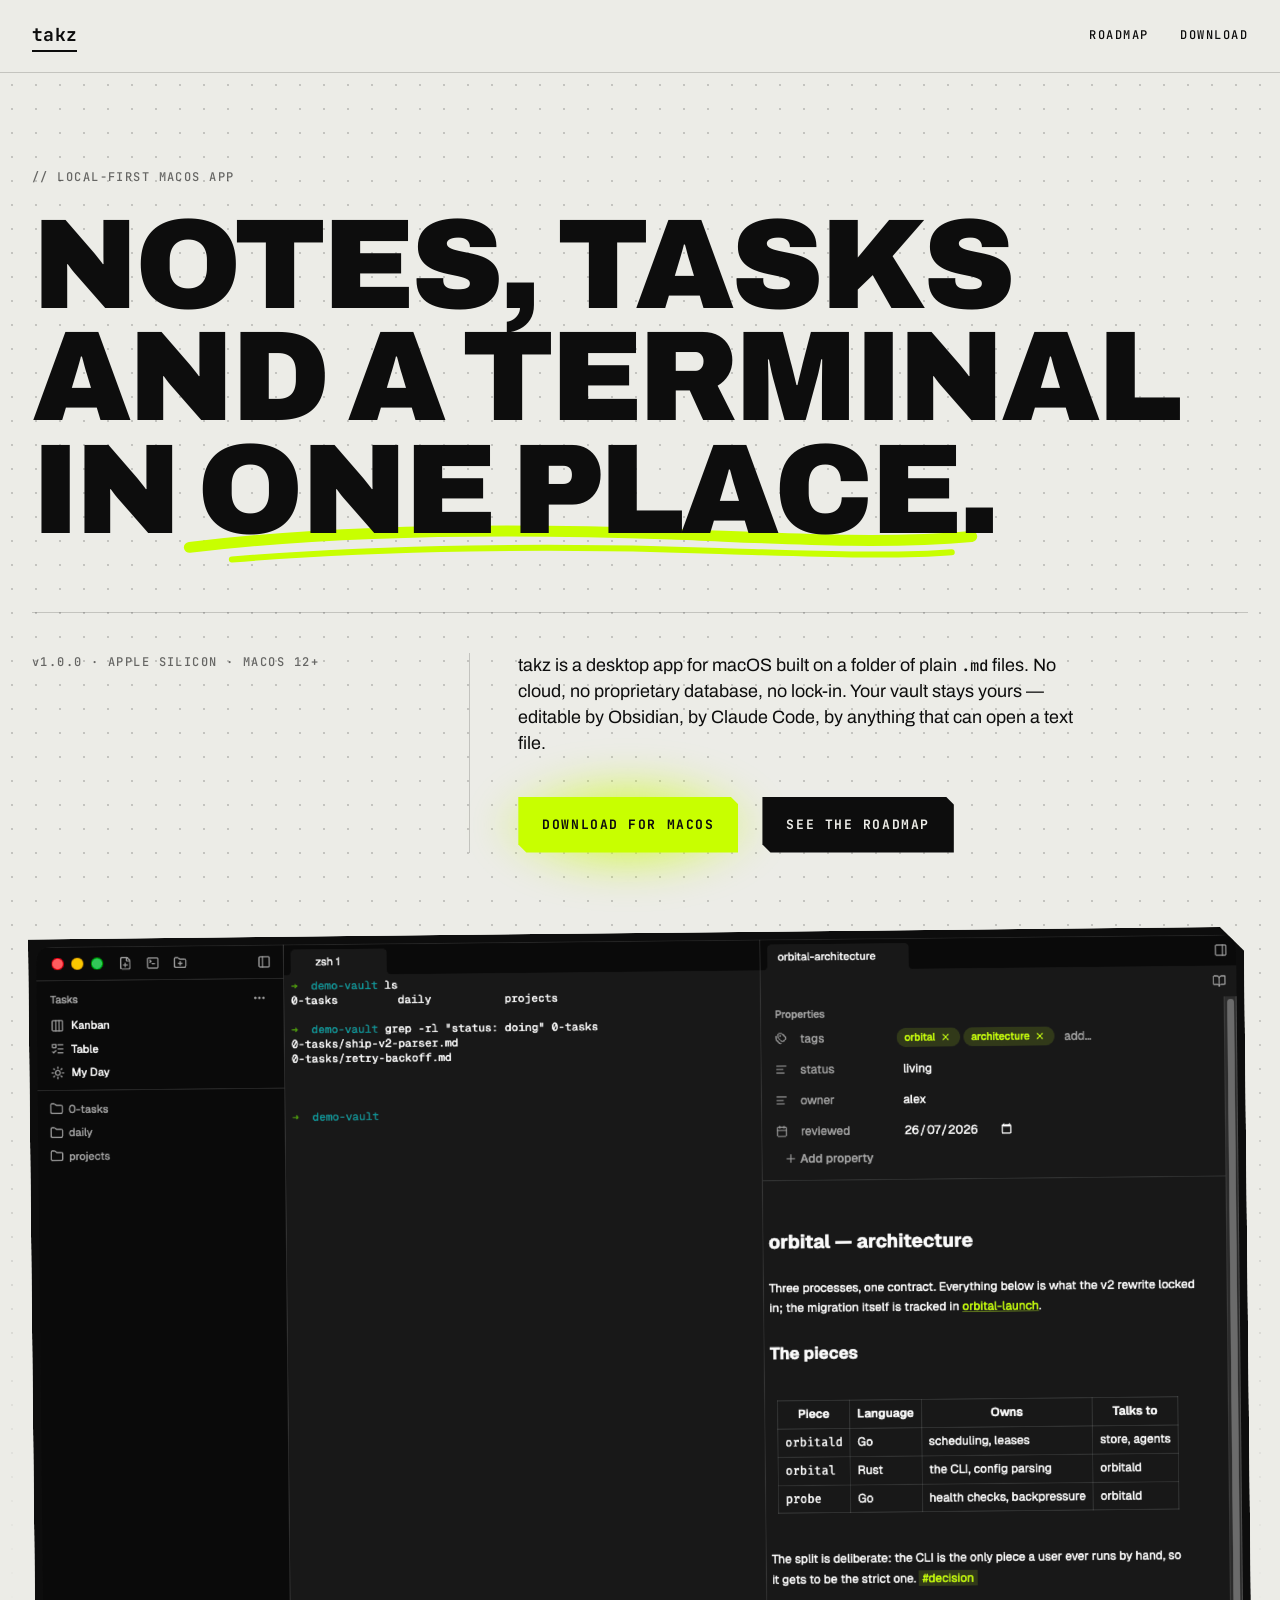
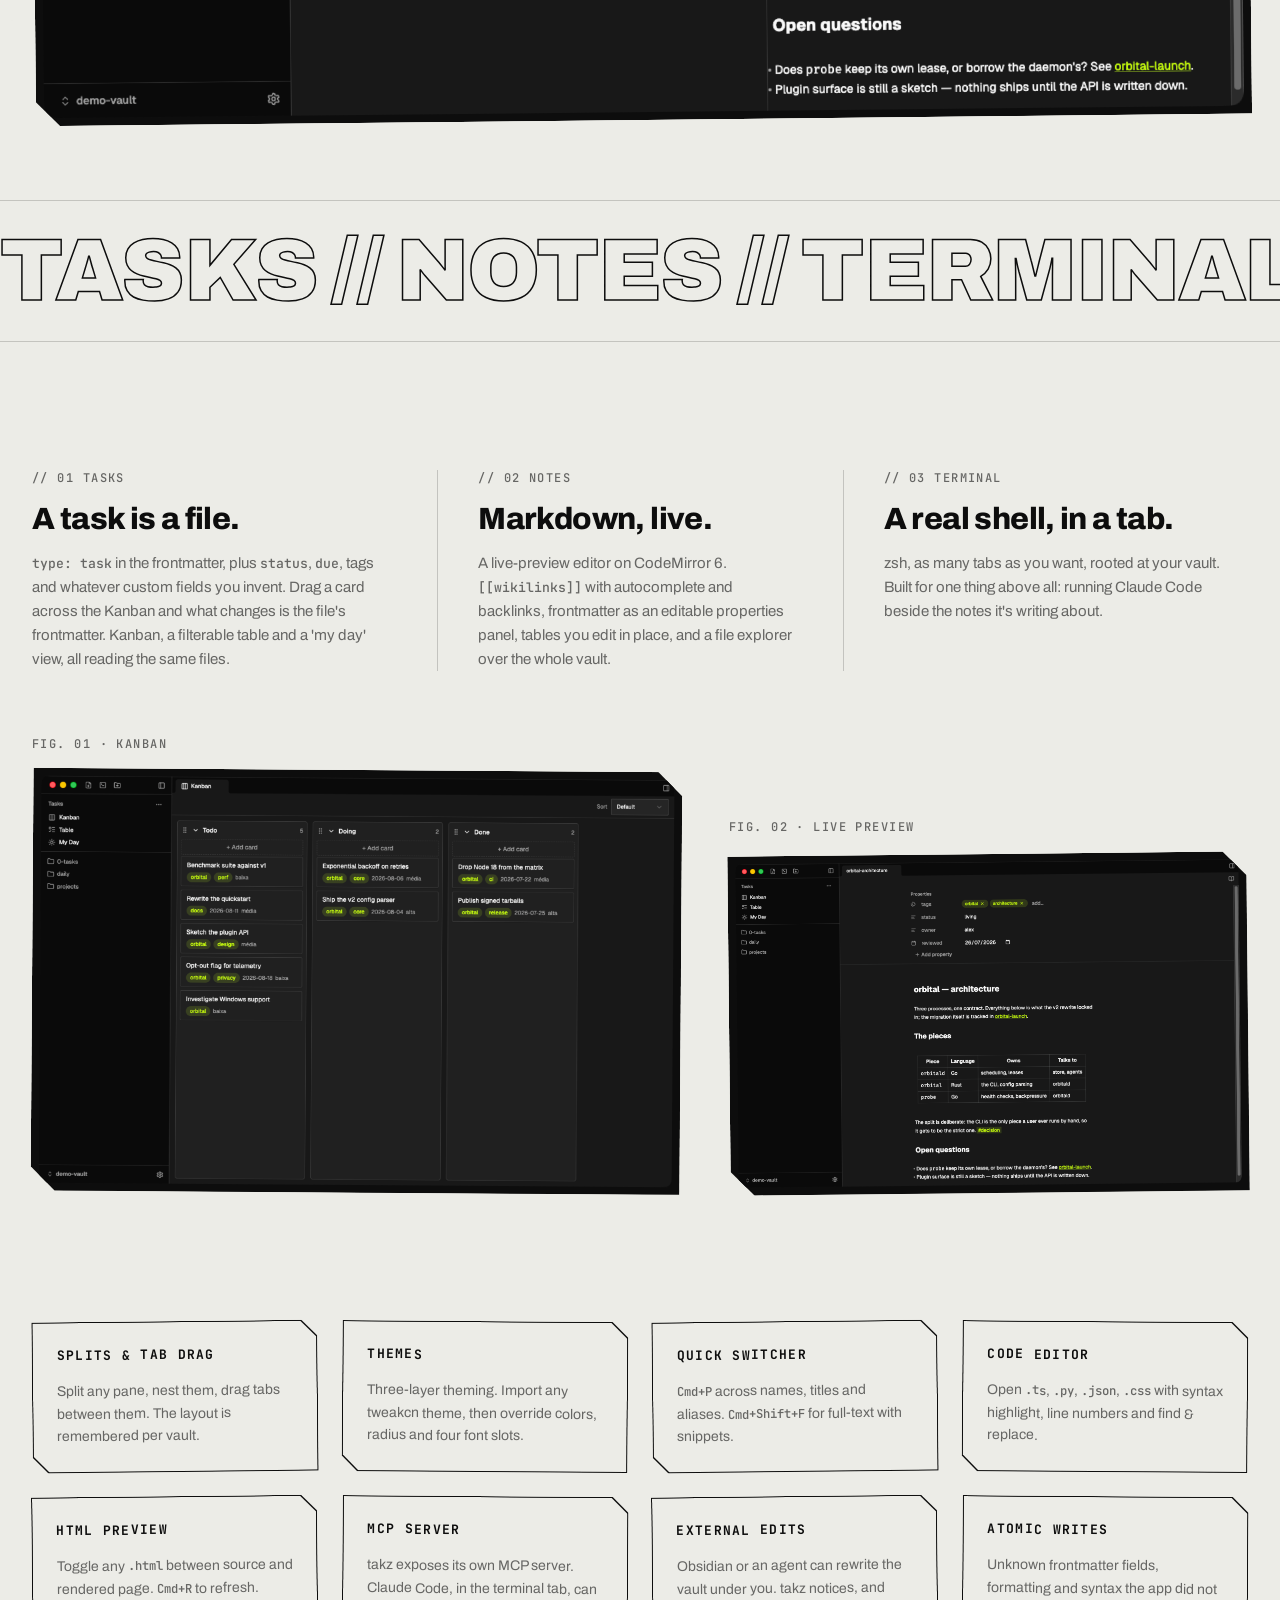
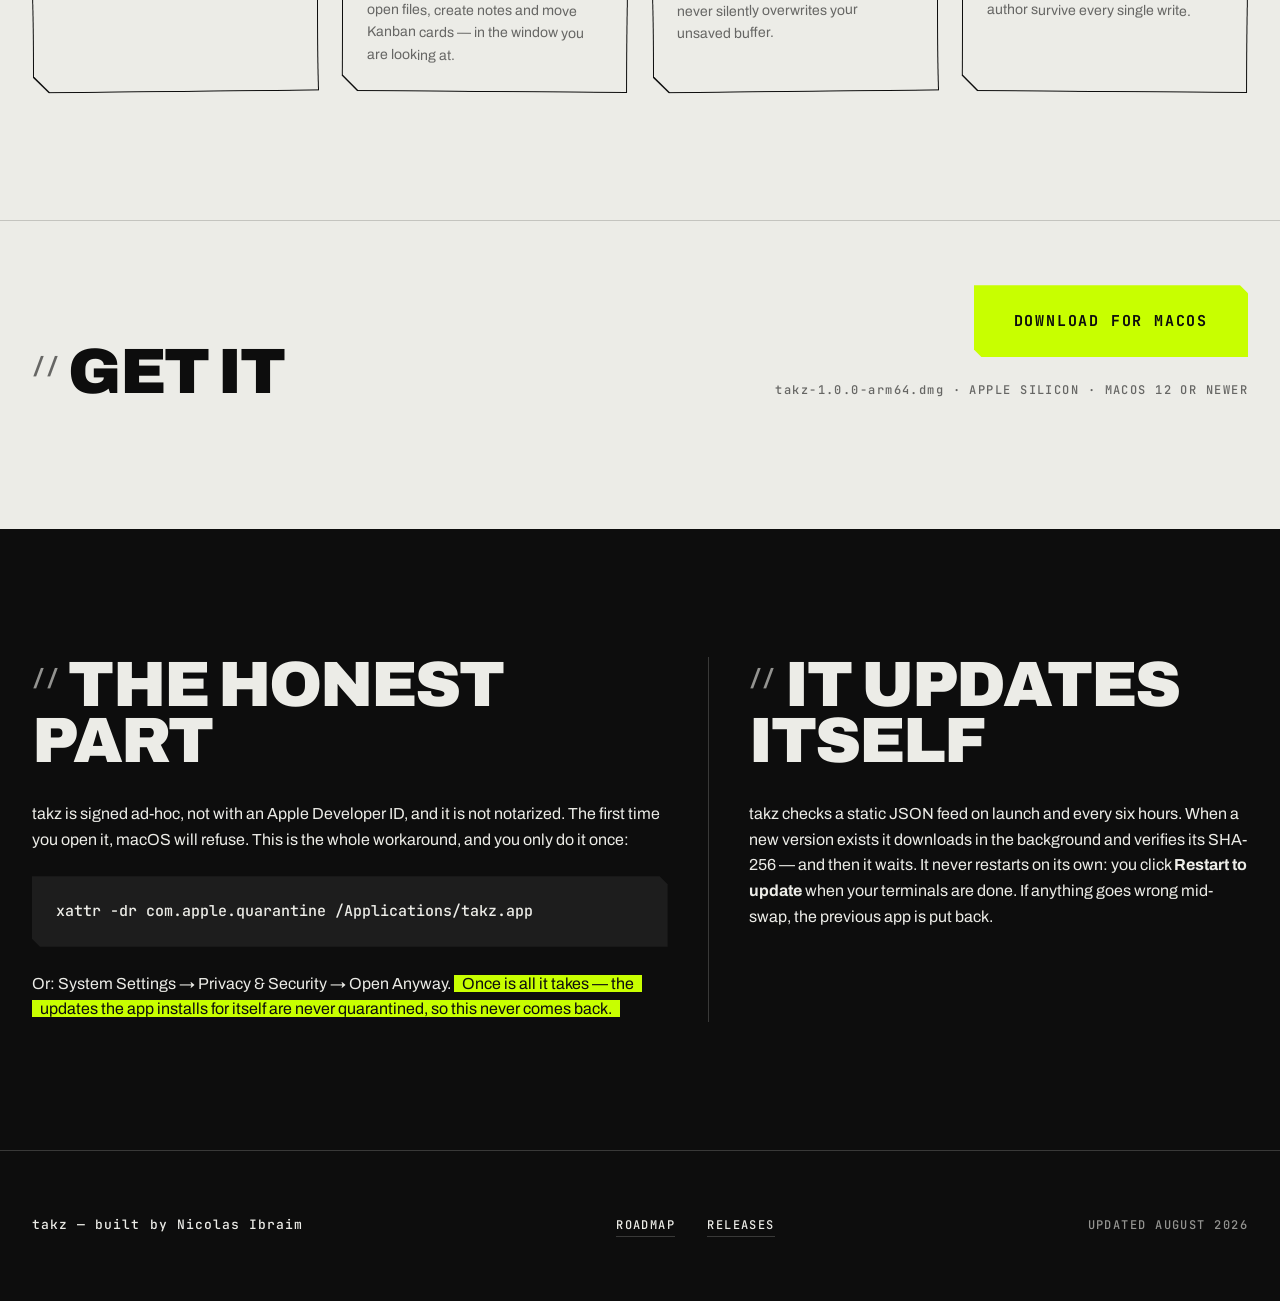
==== commit 349c77d2: "takz 1.6.0" ====
--- a/index.html
+++ b/index.html
@@ -221,7 +221,7 @@
       <a href="roadmap.html">ROADMAP</a>
       <a href="https://github.com/nicolasib/takz-releases/releases/latest">RELEASES</a>
     </nav>
-    <p class="meta">UPDATED JULY 2026</p>
+    <p class="meta">UPDATED AUGUST 2026</p>
   </div>
 </footer>
 
